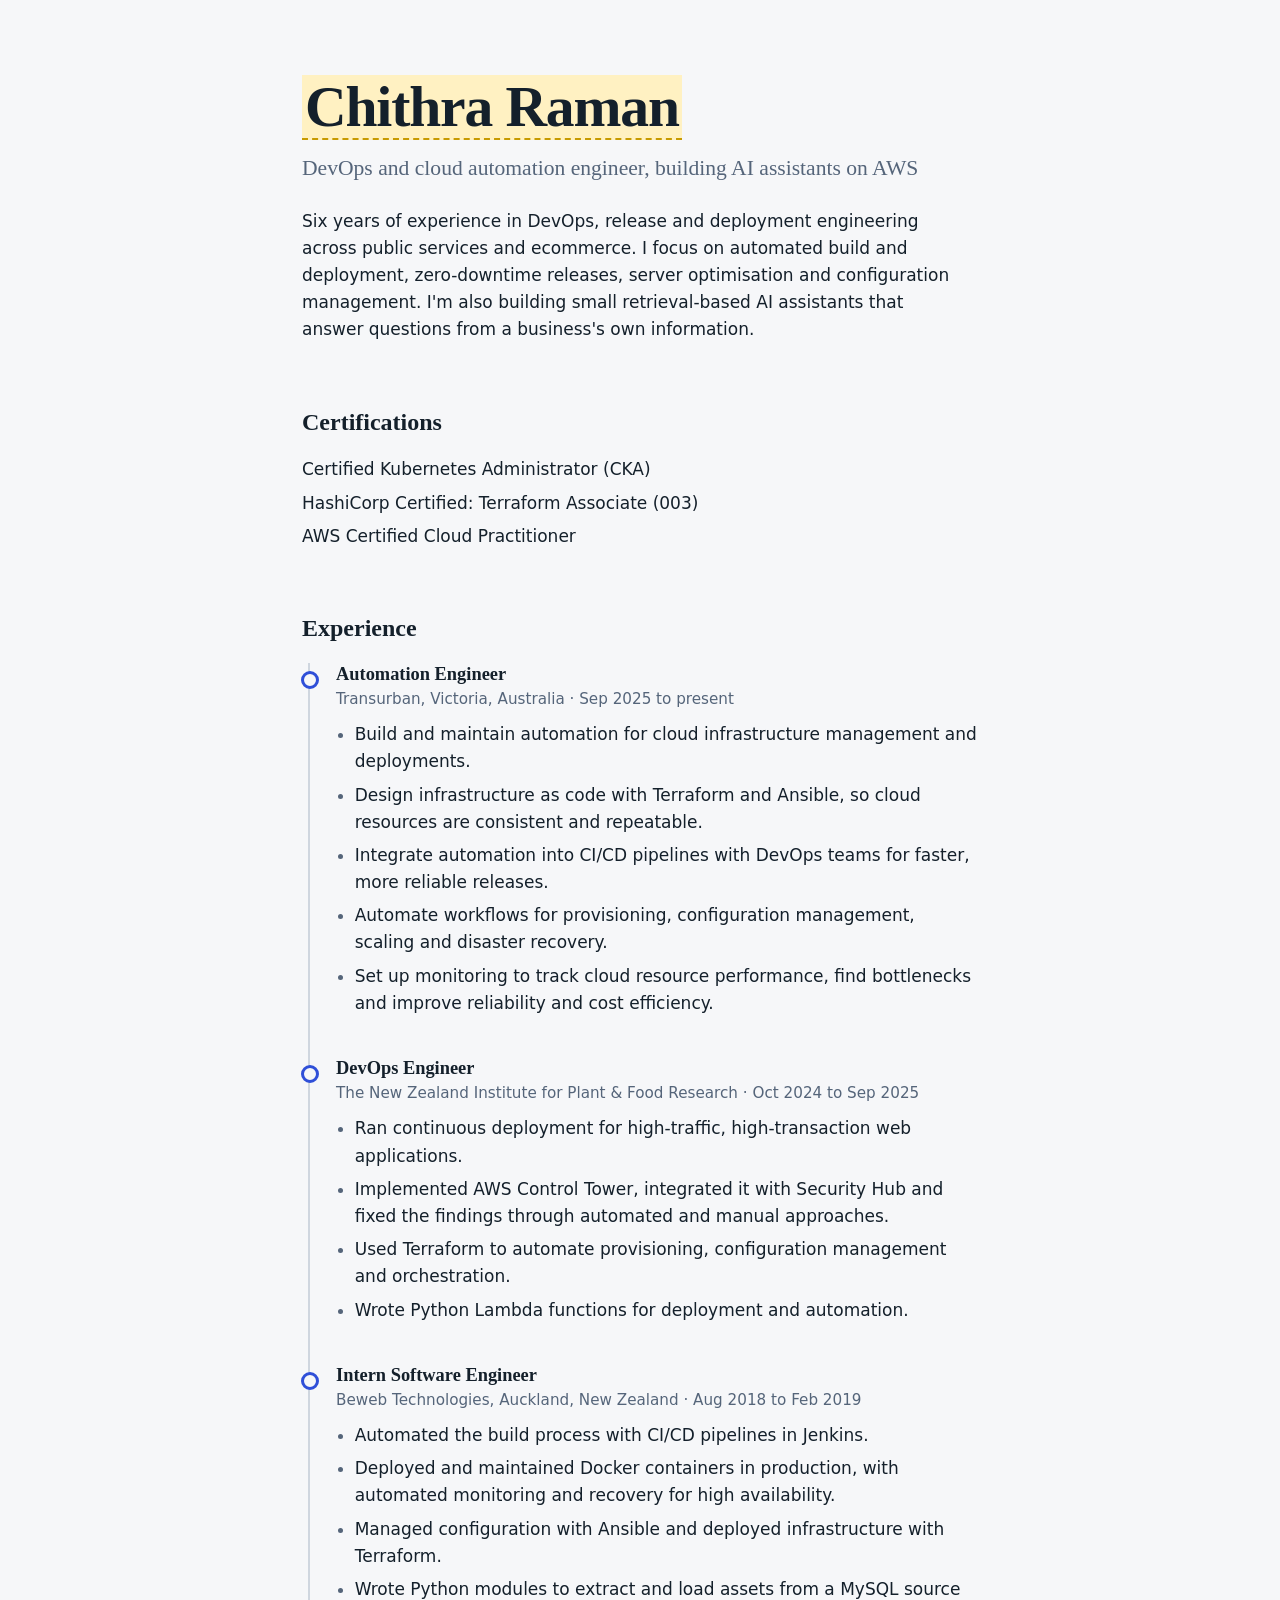
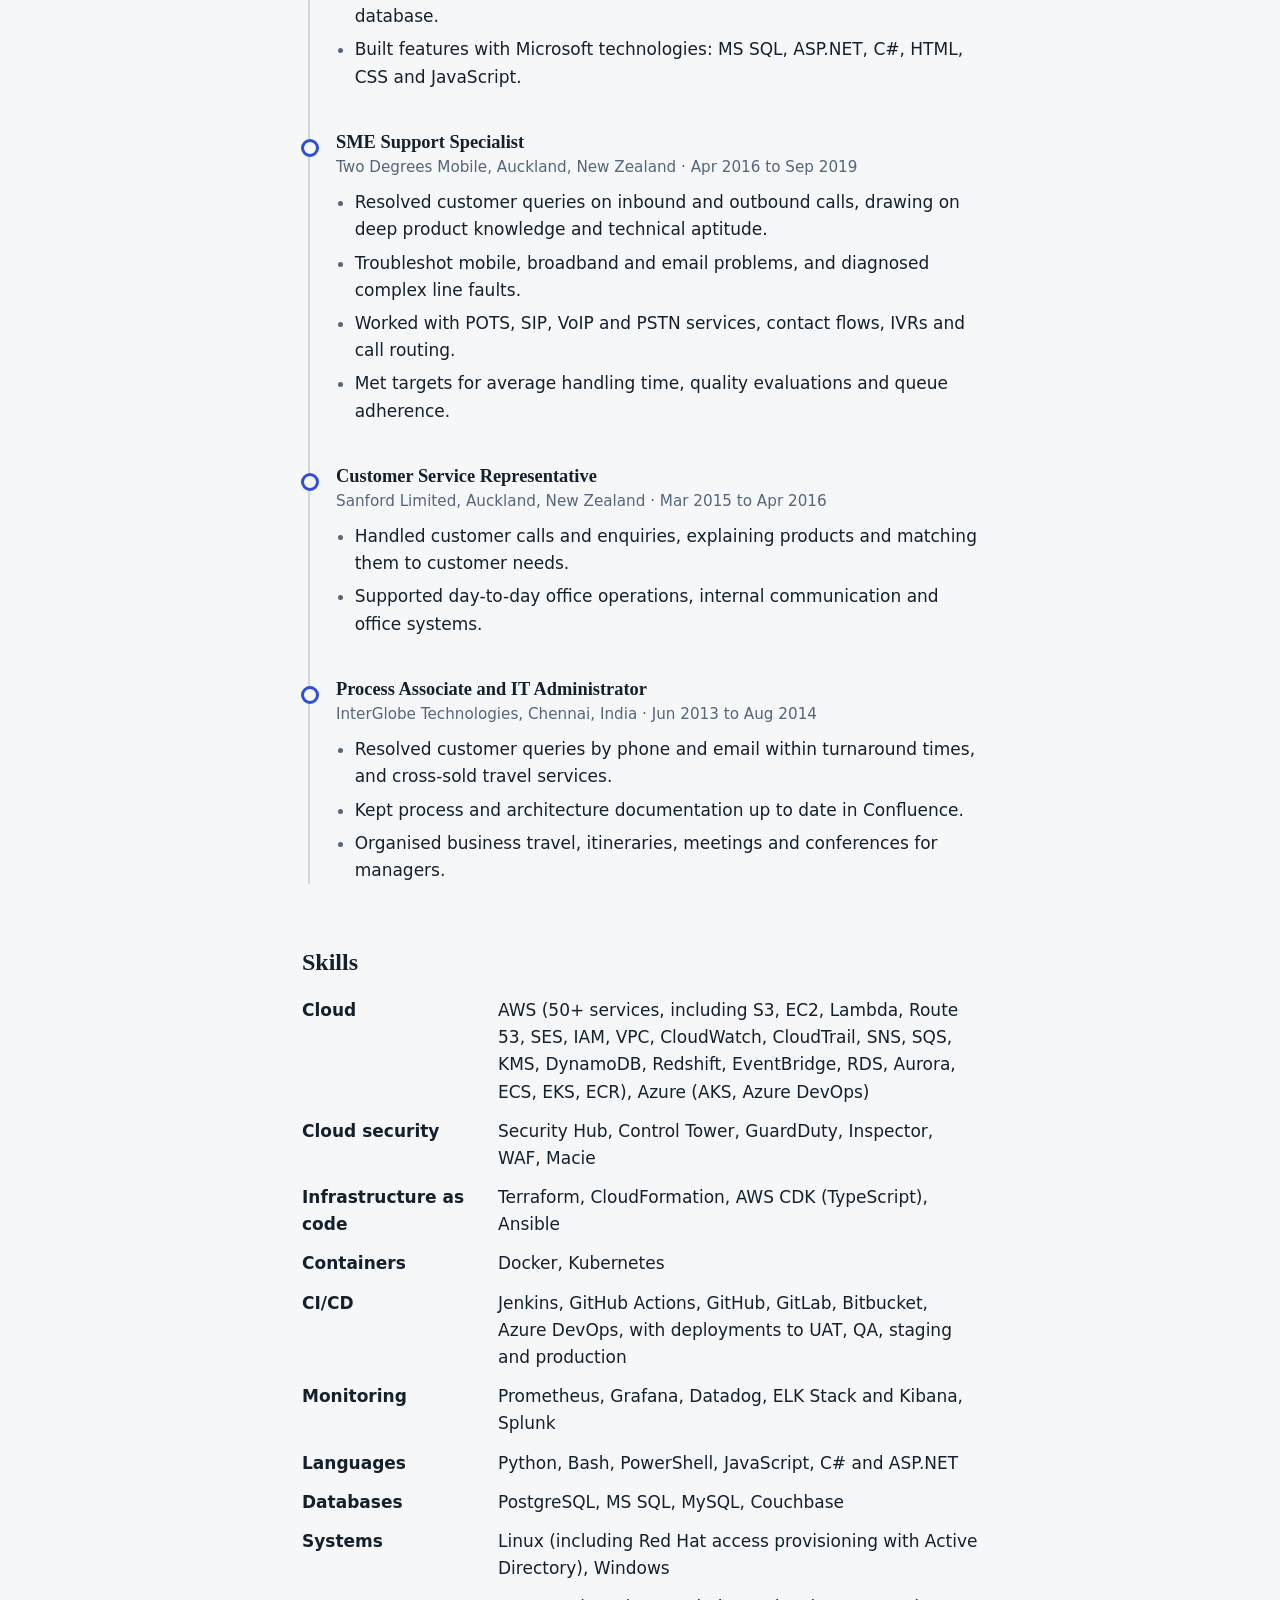
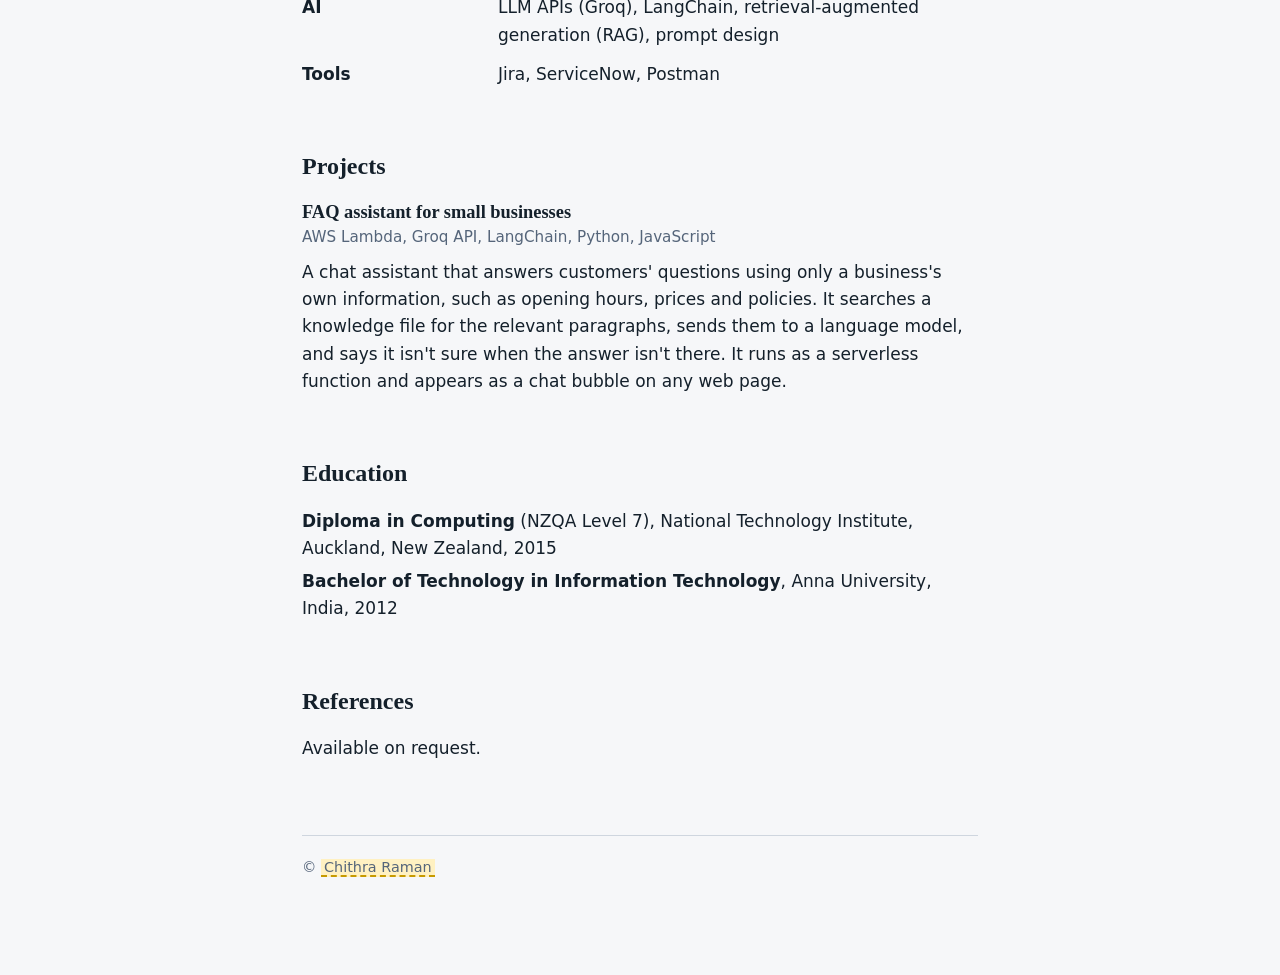
==== index.html @ 13663748 "html file" ====
<!DOCTYPE html>
<html lang="en">
<head>
<meta charset="utf-8">
<meta name="viewport" content="width=device-width, initial-scale=1">
<title>Chithra Raman | DevOps and Cloud Automation Engineer</title>
<meta name="description" content="DevOps and cloud automation engineer with 6 years of experience in AWS, Terraform, Kubernetes and CI/CD.">
<style>
  :root {
    --bg: #f6f7f9; --ink: #14202b; --muted: #55657a; --rule: #cfd6df; --accent: #2f4fd8; --todo: #fff1c2;
    --serif: "Iowan Old Style", "Palatino Linotype", Palatino, Georgia, serif;
    --sans: system-ui, "Segoe UI", Roboto, Helvetica, Arial, sans-serif;
  }
  @media (prefers-color-scheme: dark) {
    :root { --bg: #10161d; --ink: #e8edf3; --muted: #9aa9bb; --rule: #2a3644; --accent: #8fa6ff; --todo: #4a3d10; }
  }
  * { box-sizing: border-box; }
  html { scroll-behavior: smooth; }
  body { margin: 0; background: var(--bg); color: var(--ink); font: 17px/1.6 var(--sans); }
  main { max-width: 720px; margin: 0 auto; padding: 72px 22px 96px; }
  h1, h2, h3 { font-family: var(--serif); font-weight: 600; line-height: 1.2; margin: 0; }
  h1 { font-size: clamp(2.4rem, 7vw, 3.6rem); letter-spacing: -0.02em; }
  h2 { font-size: 1.5rem; margin: 64px 0 20px; }
  h3 { font-size: 1.15rem; }
  p { margin: 0 0 14px; }
  .headline { font-family: var(--serif); font-size: 1.35rem; color: var(--muted); margin: 10px 0 22px; }
  .lede { max-width: 60ch; }
  a { color: var(--accent); }
  .todo { background: var(--todo); border-bottom: 2px dashed #c79a00; padding: 0 3px; }

  .timeline { border-left: 2px solid var(--rule); margin-left: 6px; padding-left: 26px; }
  .job { position: relative; padding-bottom: 34px; }
  .job::before { content: ""; position: absolute; left: -35px; top: 8px; width: 12px; height: 12px;
    border-radius: 50%; background: var(--bg); border: 3px solid var(--accent); }
  .job:last-child { padding-bottom: 0; }
  .where { color: var(--muted); font-size: .95rem; margin: 2px 0 10px; }
  ul { margin: 0; padding-left: 1.1em; }
  li { margin-bottom: 6px; }
  li::marker { color: var(--muted); }

  dl.skills { display: grid; grid-template-columns: 11rem 1fr; gap: 12px 20px; margin: 0; }
  dl.skills dt { font-weight: 600; }
  dl.skills dd { margin: 0; }
  @media (max-width: 560px) { dl.skills { grid-template-columns: 1fr; gap: 2px; } dl.skills dd { margin-bottom: 14px; } }

  .plain { list-style: none; padding: 0; }
  footer { margin-top: 72px; padding-top: 20px; border-top: 1px solid var(--rule); color: var(--muted); font-size: .9rem; }
</style>
</head>
<body>
<main>

<header>
  <!-- EDIT: replace the highlighted placeholder with your name -->
  <h1><span class="todo">Chithra Raman</span></h1>
  <p class="headline">DevOps and cloud automation engineer, building AI assistants on AWS</p>
  <p class="lede">Six years of experience in DevOps, release and deployment engineering across public services and ecommerce. I focus on automated build and deployment, zero-downtime releases, server optimisation and configuration management. I'm also building small retrieval-based AI assistants that answer questions from a business's own information.</p>
</header>

<section id="certifications">
  <h2>Certifications</h2>
  <ul class="plain">
    <li>Certified Kubernetes Administrator (CKA)</li>
    <li>HashiCorp Certified: Terraform Associate (003)</li>
    <li>AWS Certified Cloud Practitioner</li>
  </ul>
</section>

<section id="experience">
  <h2>Experience</h2>
  <div class="timeline">

    <div class="job">
      <h3>Automation Engineer</h3>
      <p class="where">Transurban, Victoria, Australia &middot; Sep 2025 to present</p>
      <ul>
        <li>Build and maintain automation for cloud infrastructure management and deployments.</li>
        <li>Design infrastructure as code with Terraform and Ansible, so cloud resources are consistent and repeatable.</li>
        <li>Integrate automation into CI/CD pipelines with DevOps teams for faster, more reliable releases.</li>
        <li>Automate workflows for provisioning, configuration management, scaling and disaster recovery.</li>
        <li>Set up monitoring to track cloud resource performance, find bottlenecks and improve reliability and cost efficiency.</li>
      </ul>
    </div>

    <div class="job">
      <h3>DevOps Engineer</h3>
      <p class="where">The New Zealand Institute for Plant &amp; Food Research &middot; Oct 2024 to Sep 2025</p>
      <ul>
        <li>Ran continuous deployment for high-traffic, high-transaction web applications.</li>
        <li>Implemented AWS Control Tower, integrated it with Security Hub and fixed the findings through automated and manual approaches.</li>
        <li>Used Terraform to automate provisioning, configuration management and orchestration.</li>
        <li>Wrote Python Lambda functions for deployment and automation.</li>
      </ul>
    </div>

    <div class="job">
      <h3>Intern Software Engineer</h3>
      <p class="where">Beweb Technologies, Auckland, New Zealand &middot; Aug 2018 to Feb 2019</p>
      <ul>
        <li>Automated the build process with CI/CD pipelines in Jenkins.</li>
        <li>Deployed and maintained Docker containers in production, with automated monitoring and recovery for high availability.</li>
        <li>Managed configuration with Ansible and deployed infrastructure with Terraform.</li>
        <li>Wrote Python modules to extract and load assets from a MySQL source database.</li>
        <li>Built features with Microsoft technologies: MS SQL, ASP.NET, C#, HTML, CSS and JavaScript.</li>
      </ul>
    </div>

    <div class="job">
      <h3>SME Support Specialist</h3>
      <p class="where">Two Degrees Mobile, Auckland, New Zealand &middot; Apr 2016 to Sep 2019</p>
      <ul>
        <li>Resolved customer queries on inbound and outbound calls, drawing on deep product knowledge and technical aptitude.</li>
        <li>Troubleshot mobile, broadband and email problems, and diagnosed complex line faults.</li>
        <li>Worked with POTS, SIP, VoIP and PSTN services, contact flows, IVRs and call routing.</li>
        <li>Met targets for average handling time, quality evaluations and queue adherence.</li>
      </ul>
    </div>

    <div class="job">
      <h3>Customer Service Representative</h3>
      <p class="where">Sanford Limited, Auckland, New Zealand &middot; Mar 2015 to Apr 2016</p>
      <ul>
        <li>Handled customer calls and enquiries, explaining products and matching them to customer needs.</li>
        <li>Supported day-to-day office operations, internal communication and office systems.</li>
      </ul>
    </div>

    <div class="job">
      <h3>Process Associate and IT Administrator</h3>
      <p class="where">InterGlobe Technologies, Chennai, India &middot; Jun 2013 to Aug 2014</p>
      <ul>
        <li>Resolved customer queries by phone and email within turnaround times, and cross-sold travel services.</li>
        <li>Kept process and architecture documentation up to date in Confluence.</li>
        <li>Organised business travel, itineraries, meetings and conferences for managers.</li>
      </ul>
    </div>

  </div>
</section>

<section id="skills">
  <h2>Skills</h2>
  <dl class="skills">
    <dt>Cloud</dt>
    <dd>AWS (50+ services, including S3, EC2, Lambda, Route 53, SES, IAM, VPC, CloudWatch, CloudTrail, SNS, SQS, KMS, DynamoDB, Redshift, EventBridge, RDS, Aurora, ECS, EKS, ECR), Azure (AKS, Azure DevOps)</dd>
    <dt>Cloud security</dt>
    <dd>Security Hub, Control Tower, GuardDuty, Inspector, WAF, Macie</dd>
    <dt>Infrastructure as code</dt>
    <dd>Terraform, CloudFormation, AWS CDK (TypeScript), Ansible</dd>
    <dt>Containers</dt>
    <dd>Docker, Kubernetes</dd>
    <dt>CI/CD</dt>
    <dd>Jenkins, GitHub Actions, GitHub, GitLab, Bitbucket, Azure DevOps, with deployments to UAT, QA, staging and production</dd>
    <dt>Monitoring</dt>
    <dd>Prometheus, Grafana, Datadog, ELK Stack and Kibana, Splunk</dd>
    <dt>Languages</dt>
    <dd>Python, Bash, PowerShell, JavaScript, C# and ASP.NET</dd>
    <dt>Databases</dt>
    <dd>PostgreSQL, MS SQL, MySQL, Couchbase</dd>
    <dt>Systems</dt>
    <dd>Linux (including Red Hat access provisioning with Active Directory), Windows</dd>
    <dt>AI</dt>
    <dd>LLM APIs (Groq), LangChain, retrieval-augmented generation (RAG), prompt design</dd>
    <dt>Tools</dt>
    <dd>Jira, ServiceNow, Postman</dd>
  </dl>
</section>

<section id="projects">
  <h2>Projects</h2>
  <h3>FAQ assistant for small businesses</h3>
  <p class="where">AWS Lambda, Groq API, LangChain, Python, JavaScript</p>
  <p>A chat assistant that answers customers' questions using only a business's own information, such as opening hours, prices and policies. It searches a knowledge file for the relevant paragraphs, sends them to a language model, and says it isn't sure when the answer isn't there. It runs as a serverless function and appears as a chat bubble on any web page.</p>
</section>

<section id="education">
  <h2>Education</h2>
  <ul class="plain">
    <li><strong>Diploma in Computing</strong> (NZQA Level 7), National Technology Institute, Auckland, New Zealand, 2015</li>
    <li><strong>Bachelor of Technology in Information Technology</strong>, Anna University, India, 2012</li>
  </ul>
</section>

<section id="references">
  <h2>References</h2>
  <p>Available on request.</p>
</section>

<footer>
  <!-- The assistant chat bubble and the contact form will be added here later -->
  &copy; <span class="todo">Chithra Raman</span>
</footer>

</main>
</body>
</html>
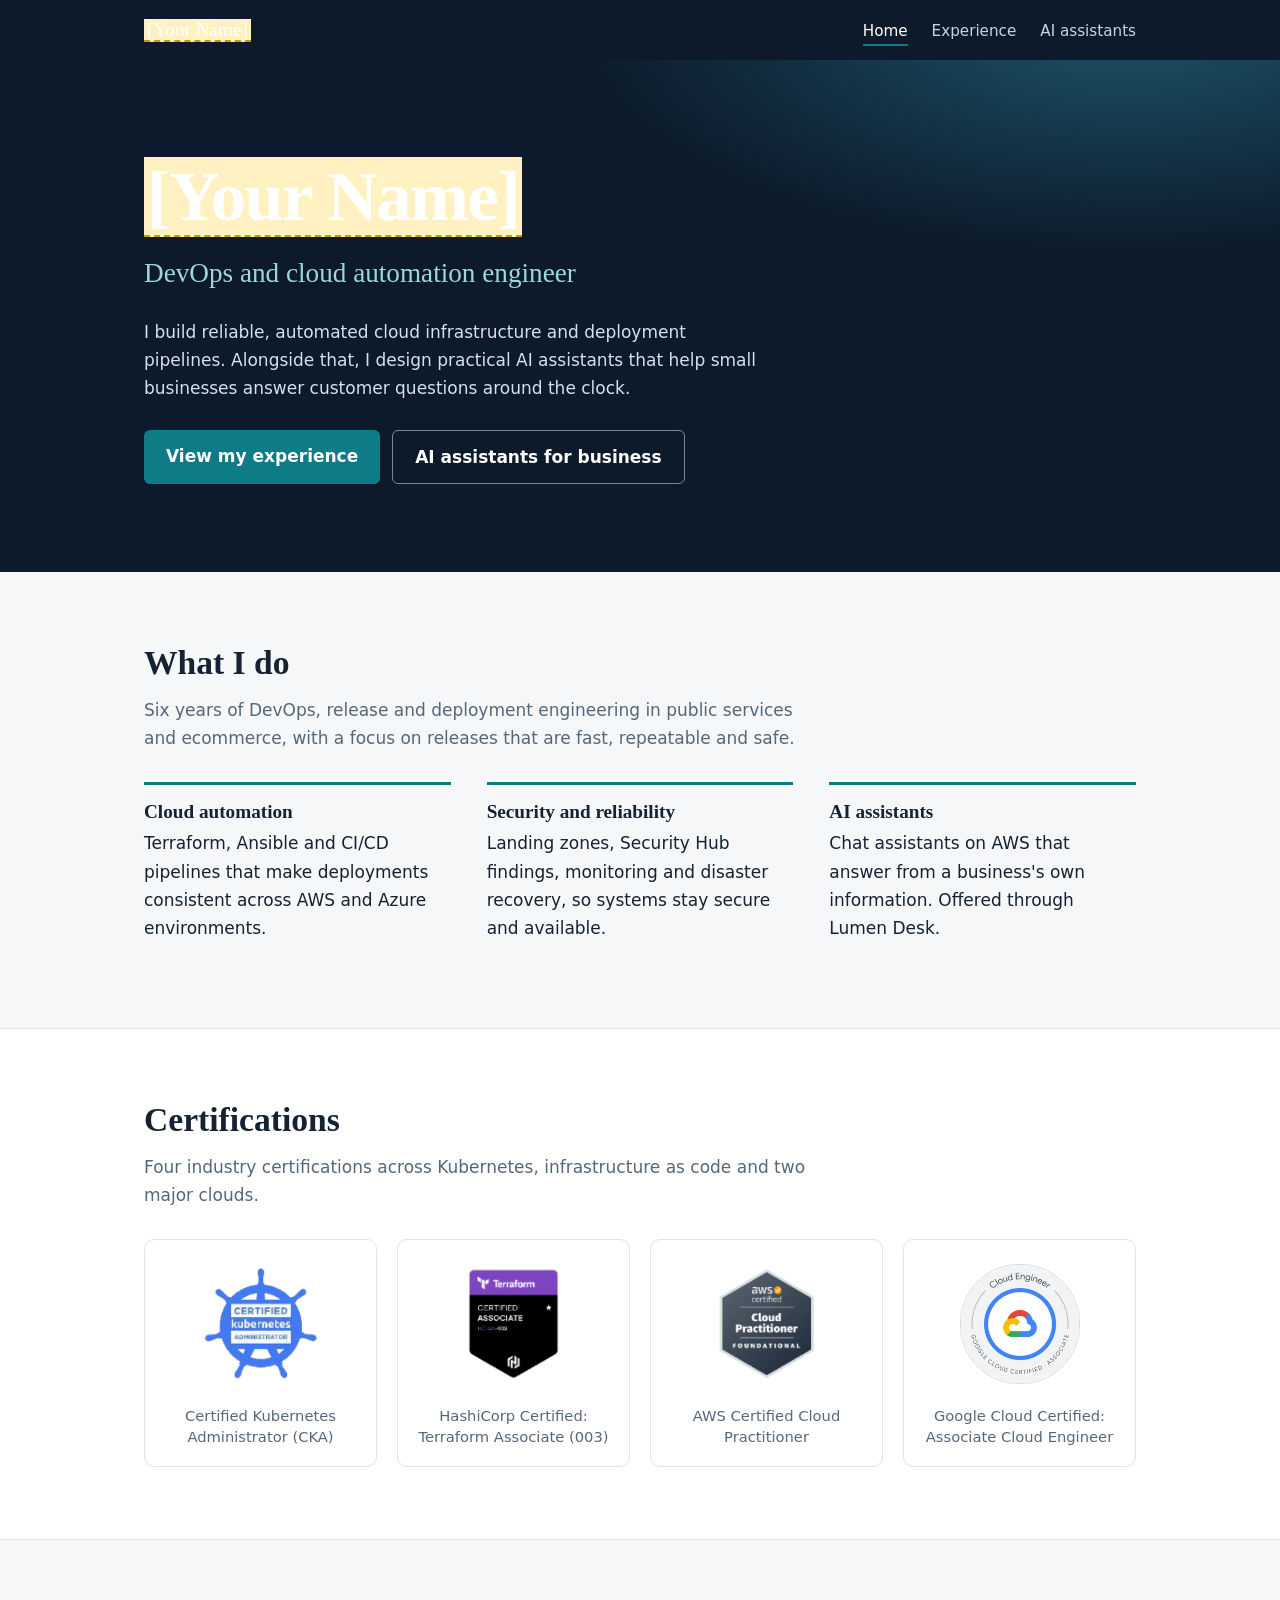
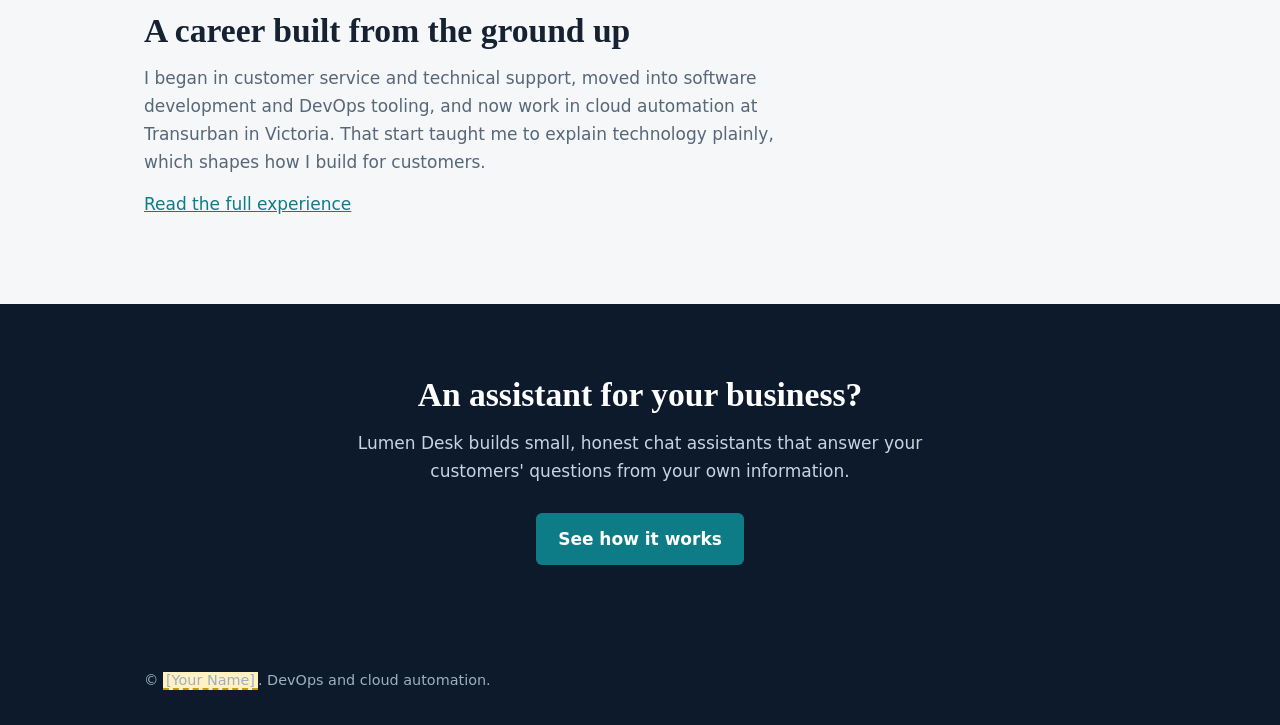
==== commit eb83b8aa: "added more pages" ====
--- a/index.html
+++ b/index.html
@@ -3,194 +3,71 @@
 <head>
 <meta charset="utf-8">
 <meta name="viewport" content="width=device-width, initial-scale=1">
-<title>Chithra Raman | DevOps and Cloud Automation Engineer</title>
-<meta name="description" content="DevOps and cloud automation engineer with 6 years of experience in AWS, Terraform, Kubernetes and CI/CD.">
-<style>
-  :root {
-    --bg: #f6f7f9; --ink: #14202b; --muted: #55657a; --rule: #cfd6df; --accent: #2f4fd8; --todo: #fff1c2;
-    --serif: "Iowan Old Style", "Palatino Linotype", Palatino, Georgia, serif;
-    --sans: system-ui, "Segoe UI", Roboto, Helvetica, Arial, sans-serif;
-  }
-  @media (prefers-color-scheme: dark) {
-    :root { --bg: #10161d; --ink: #e8edf3; --muted: #9aa9bb; --rule: #2a3644; --accent: #8fa6ff; --todo: #4a3d10; }
-  }
-  * { box-sizing: border-box; }
-  html { scroll-behavior: smooth; }
-  body { margin: 0; background: var(--bg); color: var(--ink); font: 17px/1.6 var(--sans); }
-  main { max-width: 720px; margin: 0 auto; padding: 72px 22px 96px; }
-  h1, h2, h3 { font-family: var(--serif); font-weight: 600; line-height: 1.2; margin: 0; }
-  h1 { font-size: clamp(2.4rem, 7vw, 3.6rem); letter-spacing: -0.02em; }
-  h2 { font-size: 1.5rem; margin: 64px 0 20px; }
-  h3 { font-size: 1.15rem; }
-  p { margin: 0 0 14px; }
-  .headline { font-family: var(--serif); font-size: 1.35rem; color: var(--muted); margin: 10px 0 22px; }
-  .lede { max-width: 60ch; }
-  a { color: var(--accent); }
-  .todo { background: var(--todo); border-bottom: 2px dashed #c79a00; padding: 0 3px; }
-
-  .timeline { border-left: 2px solid var(--rule); margin-left: 6px; padding-left: 26px; }
-  .job { position: relative; padding-bottom: 34px; }
-  .job::before { content: ""; position: absolute; left: -35px; top: 8px; width: 12px; height: 12px;
-    border-radius: 50%; background: var(--bg); border: 3px solid var(--accent); }
-  .job:last-child { padding-bottom: 0; }
-  .where { color: var(--muted); font-size: .95rem; margin: 2px 0 10px; }
-  ul { margin: 0; padding-left: 1.1em; }
-  li { margin-bottom: 6px; }
-  li::marker { color: var(--muted); }
-
-  dl.skills { display: grid; grid-template-columns: 11rem 1fr; gap: 12px 20px; margin: 0; }
-  dl.skills dt { font-weight: 600; }
-  dl.skills dd { margin: 0; }
-  @media (max-width: 560px) { dl.skills { grid-template-columns: 1fr; gap: 2px; } dl.skills dd { margin-bottom: 14px; } }
-
-  .plain { list-style: none; padding: 0; }
-  footer { margin-top: 72px; padding-top: 20px; border-top: 1px solid var(--rule); color: var(--muted); font-size: .9rem; }
-</style>
+<title>[Your Name] | DevOps and Cloud Automation Engineer</title>
+<meta name="description" content="DevOps and cloud automation engineer with six years of experience, four certifications, and a practice building AI assistants for small businesses.">
+<link rel="stylesheet" href="styles.css">
 </head>
 <body>
-<main>
+<nav class="nav"><div class="wrap">
+  <a class="brand" href="index.html"><span class="todo">[Your Name]</span></a>
+  <ul>
+    <li><a href="index.html" aria-current="page">Home</a></li>
+    <li><a href="experience.html">Experience</a></li>
+    <li><a href="assistants.html">AI assistants</a></li>
+  </ul>
+</div></nav>
 
-<header>
-  <!-- EDIT: replace the highlighted placeholder with your name -->
-  <h1><span class="todo">Chithra Raman</span></h1>
-  <p class="headline">DevOps and cloud automation engineer, building AI assistants on AWS</p>
-  <p class="lede">Six years of experience in DevOps, release and deployment engineering across public services and ecommerce. I focus on automated build and deployment, zero-downtime releases, server optimisation and configuration management. I'm also building small retrieval-based AI assistants that answer questions from a business's own information.</p>
-</header>
+<header class="hero"><div class="wrap">
+  <h1><span class="todo">[Your Name]</span></h1>
+  <p class="sub">DevOps and cloud automation engineer</p>
+  <p>I build reliable, automated cloud infrastructure and deployment pipelines. Alongside that, I design practical AI assistants that help small businesses answer customer questions around the clock.</p>
+  <div class="btns">
+    <a class="btn" href="experience.html">View my experience</a>
+    <a class="btn alt" href="assistants.html">AI assistants for business</a>
+  </div>
+</div></header>
 
-<section id="certifications">
-  <h2>Certifications</h2>
-  <ul class="plain">
-    <li>Certified Kubernetes Administrator (CKA)</li>
-    <li>HashiCorp Certified: Terraform Associate (003)</li>
-    <li>AWS Certified Cloud Practitioner</li>
-  </ul>
-</section>
-
-<section id="experience">
-  <h2>Experience</h2>
-  <div class="timeline">
-
-    <div class="job">
-      <h3>Automation Engineer</h3>
-      <p class="where">Transurban, Victoria, Australia &middot; Sep 2025 to present</p>
-      <ul>
-        <li>Build and maintain automation for cloud infrastructure management and deployments.</li>
-        <li>Design infrastructure as code with Terraform and Ansible, so cloud resources are consistent and repeatable.</li>
-        <li>Integrate automation into CI/CD pipelines with DevOps teams for faster, more reliable releases.</li>
-        <li>Automate workflows for provisioning, configuration management, scaling and disaster recovery.</li>
-        <li>Set up monitoring to track cloud resource performance, find bottlenecks and improve reliability and cost efficiency.</li>
-      </ul>
+<section>
+  <div class="wrap">
+    <h2>What I do</h2>
+    <p class="lead">Six years of DevOps, release and deployment engineering in public services and ecommerce, with a focus on releases that are fast, repeatable and safe.</p>
+    <div class="cols">
+      <div><h3>Cloud automation</h3><p>Terraform, Ansible and CI/CD pipelines that make deployments consistent across AWS and Azure environments.</p></div>
+      <div><h3>Security and reliability</h3><p>Landing zones, Security Hub findings, monitoring and disaster recovery, so systems stay secure and available.</p></div>
+      <div><h3>AI assistants</h3><p>Chat assistants on AWS that answer from a business's own information. Offered through Lumen Desk.</p></div>
     </div>
-
-    <div class="job">
-      <h3>DevOps Engineer</h3>
-      <p class="where">The New Zealand Institute for Plant &amp; Food Research &middot; Oct 2024 to Sep 2025</p>
-      <ul>
-        <li>Ran continuous deployment for high-traffic, high-transaction web applications.</li>
-        <li>Implemented AWS Control Tower, integrated it with Security Hub and fixed the findings through automated and manual approaches.</li>
-        <li>Used Terraform to automate provisioning, configuration management and orchestration.</li>
-        <li>Wrote Python Lambda functions for deployment and automation.</li>
-      </ul>
-    </div>
-
-    <div class="job">
-      <h3>Intern Software Engineer</h3>
-      <p class="where">Beweb Technologies, Auckland, New Zealand &middot; Aug 2018 to Feb 2019</p>
-      <ul>
-        <li>Automated the build process with CI/CD pipelines in Jenkins.</li>
-        <li>Deployed and maintained Docker containers in production, with automated monitoring and recovery for high availability.</li>
-        <li>Managed configuration with Ansible and deployed infrastructure with Terraform.</li>
-        <li>Wrote Python modules to extract and load assets from a MySQL source database.</li>
-        <li>Built features with Microsoft technologies: MS SQL, ASP.NET, C#, HTML, CSS and JavaScript.</li>
-      </ul>
-    </div>
-
-    <div class="job">
-      <h3>SME Support Specialist</h3>
-      <p class="where">Two Degrees Mobile, Auckland, New Zealand &middot; Apr 2016 to Sep 2019</p>
-      <ul>
-        <li>Resolved customer queries on inbound and outbound calls, drawing on deep product knowledge and technical aptitude.</li>
-        <li>Troubleshot mobile, broadband and email problems, and diagnosed complex line faults.</li>
-        <li>Worked with POTS, SIP, VoIP and PSTN services, contact flows, IVRs and call routing.</li>
-        <li>Met targets for average handling time, quality evaluations and queue adherence.</li>
-      </ul>
-    </div>
-
-    <div class="job">
-      <h3>Customer Service Representative</h3>
-      <p class="where">Sanford Limited, Auckland, New Zealand &middot; Mar 2015 to Apr 2016</p>
-      <ul>
-        <li>Handled customer calls and enquiries, explaining products and matching them to customer needs.</li>
-        <li>Supported day-to-day office operations, internal communication and office systems.</li>
-      </ul>
-    </div>
-
-    <div class="job">
-      <h3>Process Associate and IT Administrator</h3>
-      <p class="where">InterGlobe Technologies, Chennai, India &middot; Jun 2013 to Aug 2014</p>
-      <ul>
-        <li>Resolved customer queries by phone and email within turnaround times, and cross-sold travel services.</li>
-        <li>Kept process and architecture documentation up to date in Confluence.</li>
-        <li>Organised business travel, itineraries, meetings and conferences for managers.</li>
-      </ul>
-    </div>
-
   </div>
 </section>
 
-<section id="skills">
-  <h2>Skills</h2>
-  <dl class="skills">
-    <dt>Cloud</dt>
-    <dd>AWS (50+ services, including S3, EC2, Lambda, Route 53, SES, IAM, VPC, CloudWatch, CloudTrail, SNS, SQS, KMS, DynamoDB, Redshift, EventBridge, RDS, Aurora, ECS, EKS, ECR), Azure (AKS, Azure DevOps)</dd>
-    <dt>Cloud security</dt>
-    <dd>Security Hub, Control Tower, GuardDuty, Inspector, WAF, Macie</dd>
-    <dt>Infrastructure as code</dt>
-    <dd>Terraform, CloudFormation, AWS CDK (TypeScript), Ansible</dd>
-    <dt>Containers</dt>
-    <dd>Docker, Kubernetes</dd>
-    <dt>CI/CD</dt>
-    <dd>Jenkins, GitHub Actions, GitHub, GitLab, Bitbucket, Azure DevOps, with deployments to UAT, QA, staging and production</dd>
-    <dt>Monitoring</dt>
-    <dd>Prometheus, Grafana, Datadog, ELK Stack and Kibana, Splunk</dd>
-    <dt>Languages</dt>
-    <dd>Python, Bash, PowerShell, JavaScript, C# and ASP.NET</dd>
-    <dt>Databases</dt>
-    <dd>PostgreSQL, MS SQL, MySQL, Couchbase</dd>
-    <dt>Systems</dt>
-    <dd>Linux (including Red Hat access provisioning with Active Directory), Windows</dd>
-    <dt>AI</dt>
-    <dd>LLM APIs (Groq), LangChain, retrieval-augmented generation (RAG), prompt design</dd>
-    <dt>Tools</dt>
-    <dd>Jira, ServiceNow, Postman</dd>
-  </dl>
+<section class="tint" id="certifications">
+  <div class="wrap">
+    <h2>Certifications</h2>
+    <p class="lead">Four industry certifications across Kubernetes, infrastructure as code and two major clouds.</p>
+    <div class="badges">
+      <figure><img src="assets/cka.png" alt="Certified Kubernetes Administrator badge"><figcaption>Certified Kubernetes Administrator (CKA)</figcaption></figure>
+      <figure><img src="assets/terraform.png" alt="HashiCorp Certified Terraform Associate badge"><figcaption>HashiCorp Certified: Terraform Associate (003)</figcaption></figure>
+      <figure><img src="assets/aws-ccp.png" alt="AWS Certified Cloud Practitioner badge"><figcaption>AWS Certified Cloud Practitioner</figcaption></figure>
+      <figure><img src="assets/gcp-ace.png" alt="Google Cloud Certified Associate Cloud Engineer badge"><figcaption>Google Cloud Certified: Associate Cloud Engineer</figcaption></figure>
+    </div>
+  </div>
 </section>
 
-<section id="projects">
-  <h2>Projects</h2>
-  <h3>FAQ assistant for small businesses</h3>
-  <p class="where">AWS Lambda, Groq API, LangChain, Python, JavaScript</p>
-  <p>A chat assistant that answers customers' questions using only a business's own information, such as opening hours, prices and policies. It searches a knowledge file for the relevant paragraphs, sends them to a language model, and says it isn't sure when the answer isn't there. It runs as a serverless function and appears as a chat bubble on any web page.</p>
+<section>
+  <div class="wrap">
+    <h2>A career built from the ground up</h2>
+    <p class="lead">I began in customer service and technical support, moved into software development and DevOps tooling, and now work in cloud automation at Transurban in Victoria. That start taught me to explain technology plainly, which shapes how I build for customers.</p>
+    <p><a href="experience.html">Read the full experience</a></p>
+  </div>
 </section>
 
-<section id="education">
-  <h2>Education</h2>
-  <ul class="plain">
-    <li><strong>Diploma in Computing</strong> (NZQA Level 7), National Technology Institute, Auckland, New Zealand, 2015</li>
-    <li><strong>Bachelor of Technology in Information Technology</strong>, Anna University, India, 2012</li>
-  </ul>
+<section class="band">
+  <div class="wrap">
+    <h2>An assistant for your business?</h2>
+    <p>Lumen Desk builds small, honest chat assistants that answer your customers' questions from your own information.</p>
+    <div class="btns" style="justify-content:center"><a class="btn" href="assistants.html">See how it works</a></div>
+  </div>
 </section>
 
-<section id="references">
-  <h2>References</h2>
-  <p>Available on request.</p>
-</section>
-
-<footer>
-  <!-- The assistant chat bubble and the contact form will be added here later -->
-  &copy; <span class="todo">Chithra Raman</span>
-</footer>
-
-</main>
+<footer><div class="wrap">&copy; <span class="todo">[Your Name]</span>. DevOps and cloud automation.</div></footer>
 </body>
 </html>
--- a/styles.css
+++ b/styles.css
@@ -0,0 +1,54 @@
+:root{--navy:#0c1a2b;--paper:#f5f7f9;--ink:#162232;--muted:#566779;--line:#dde4ea;--teal:#0e7c86;--soft:#e4f1f2;--serif:"Iowan Old Style","Palatino Linotype",Palatino,Georgia,serif;--sans:system-ui,"Segoe UI",Roboto,Helvetica,Arial,sans-serif}
+*{box-sizing:border-box}html{scroll-behavior:smooth}
+body{margin:0;background:var(--paper);color:var(--ink);font:17px/1.65 var(--sans)}
+h1,h2,h3{font-family:var(--serif);font-weight:600;line-height:1.15;margin:0}
+h2{font-size:clamp(1.6rem,3.5vw,2.1rem);margin-bottom:14px}h3{font-size:1.2rem;margin-bottom:6px}
+p{margin:0 0 14px}a{color:var(--teal)}
+a:focus-visible{outline:3px solid var(--teal);outline-offset:3px}
+.wrap{max-width:1040px;margin:0 auto;padding:0 24px}
+.nav{background:var(--navy);position:sticky;top:0;z-index:5}
+.nav .wrap{display:flex;flex-wrap:wrap;align-items:center;justify-content:space-between;gap:8px 28px;padding-top:14px;padding-bottom:14px}
+.brand{font-family:var(--serif);font-size:1.2rem;color:#fff;text-decoration:none}
+.nav ul{display:flex;flex-wrap:wrap;gap:6px 24px;list-style:none;margin:0;padding:0}
+.nav li{margin:0}
+.nav li a{color:#c8d4e0;text-decoration:none;font-size:.95rem;padding:4px 0;border-bottom:2px solid transparent}
+.nav li a:hover,.nav li a[aria-current]{color:#fff;border-color:var(--teal)}
+.hero{background:radial-gradient(900px 380px at 88% -8%,#1d5368 0%,transparent 62%),var(--navy);color:#fff;padding:96px 0 88px}
+.hero h1{font-size:clamp(2.6rem,7vw,4.4rem);letter-spacing:-.02em;margin-bottom:14px}
+.hero .sub{font-family:var(--serif);font-size:clamp(1.2rem,3vw,1.7rem);color:#9fd6dc;margin-bottom:22px}
+.hero p{max-width:58ch;color:#d6e0ea}
+.btns{display:flex;flex-wrap:wrap;gap:12px;margin-top:28px}
+.btn{display:inline-block;padding:12px 22px;border-radius:6px;background:var(--teal);color:#fff;text-decoration:none;font-weight:600}
+.btn.alt{background:transparent;border:1px solid #6f8aa3}
+.btn:hover{filter:brightness(1.15)}
+.btn:focus-visible{outline:3px solid #fff;outline-offset:3px}
+section{padding:72px 0}
+section.tint{background:#fff;border-block:1px solid var(--line)}
+.lead{max-width:62ch;color:var(--muted)}
+.cols{display:grid;grid-template-columns:repeat(auto-fit,minmax(250px,1fr));gap:36px;margin-top:30px}
+.cols>div{border-top:3px solid var(--teal);padding-top:16px}
+.badges{display:grid;grid-template-columns:repeat(auto-fit,minmax(210px,1fr));gap:20px;margin-top:30px}
+.badges figure{margin:0;background:#fff;border:1px solid var(--line);border-radius:10px;padding:24px 16px 18px;text-align:center}
+.badges img{height:120px;width:auto;max-width:100%;object-fit:contain}
+.badges figcaption{margin-top:14px;font-size:.92rem;color:var(--muted);line-height:1.4}
+.where{color:var(--muted);font-size:.95rem;margin:0 0 10px}
+.timeline{border-left:2px solid var(--line);margin:30px 0 0 6px;padding-left:28px}
+.job{position:relative;padding-bottom:36px}.job:last-child{padding-bottom:0}
+.job:before{content:"";position:absolute;left:-37px;top:7px;width:12px;height:12px;border-radius:50%;background:var(--paper);border:3px solid var(--teal)}
+ul{margin:0;padding-left:1.1em}li{margin-bottom:6px}
+ul.plain{list-style:none;padding:0}
+dl.skills{display:grid;grid-template-columns:12rem 1fr;gap:14px 24px;margin:30px 0 0}
+dl.skills dt{font-weight:600}dl.skills dd{margin:0}
+.chips{display:flex;flex-wrap:wrap;gap:8px;list-style:none;padding:0;margin:10px 0 0}
+.chips li{margin:0;background:var(--soft);color:#0a4f57;border-radius:999px;padding:4px 13px;font-size:.9rem}
+.steps{counter-reset:s;list-style:none;padding:0;margin:30px 0 0}
+.steps li{counter-increment:s;position:relative;padding:0 0 18px 48px;margin:0}
+.steps li:before{content:counter(s);position:absolute;left:0;top:0;width:32px;height:32px;border-radius:50%;background:var(--navy);color:#fff;display:grid;place-items:center;font-size:.9rem}
+.band{background:var(--navy);color:#fff;text-align:center}
+.band p{color:#c8d4e0;margin-inline:auto;max-width:56ch}
+.soon{font-family:var(--sans);font-size:.78rem;background:#fdf0cf;color:#6b4e00;border-radius:4px;padding:1px 8px;margin-left:8px;font-weight:600;vertical-align:middle}
+.todo{background:#fff1c2;color:inherit;border-bottom:2px dashed #c79a00;padding:0 3px}
+footer{background:var(--navy);color:#9db0c3;padding:32px 0;font-size:.9rem}
+footer a{color:#c8d4e0}
+@media(max-width:600px){dl.skills{grid-template-columns:1fr;gap:2px}dl.skills dd{margin-bottom:14px}.hero{padding:64px 0}section{padding:52px 0}}
+@media(prefers-reduced-motion:reduce){html{scroll-behavior:auto}}
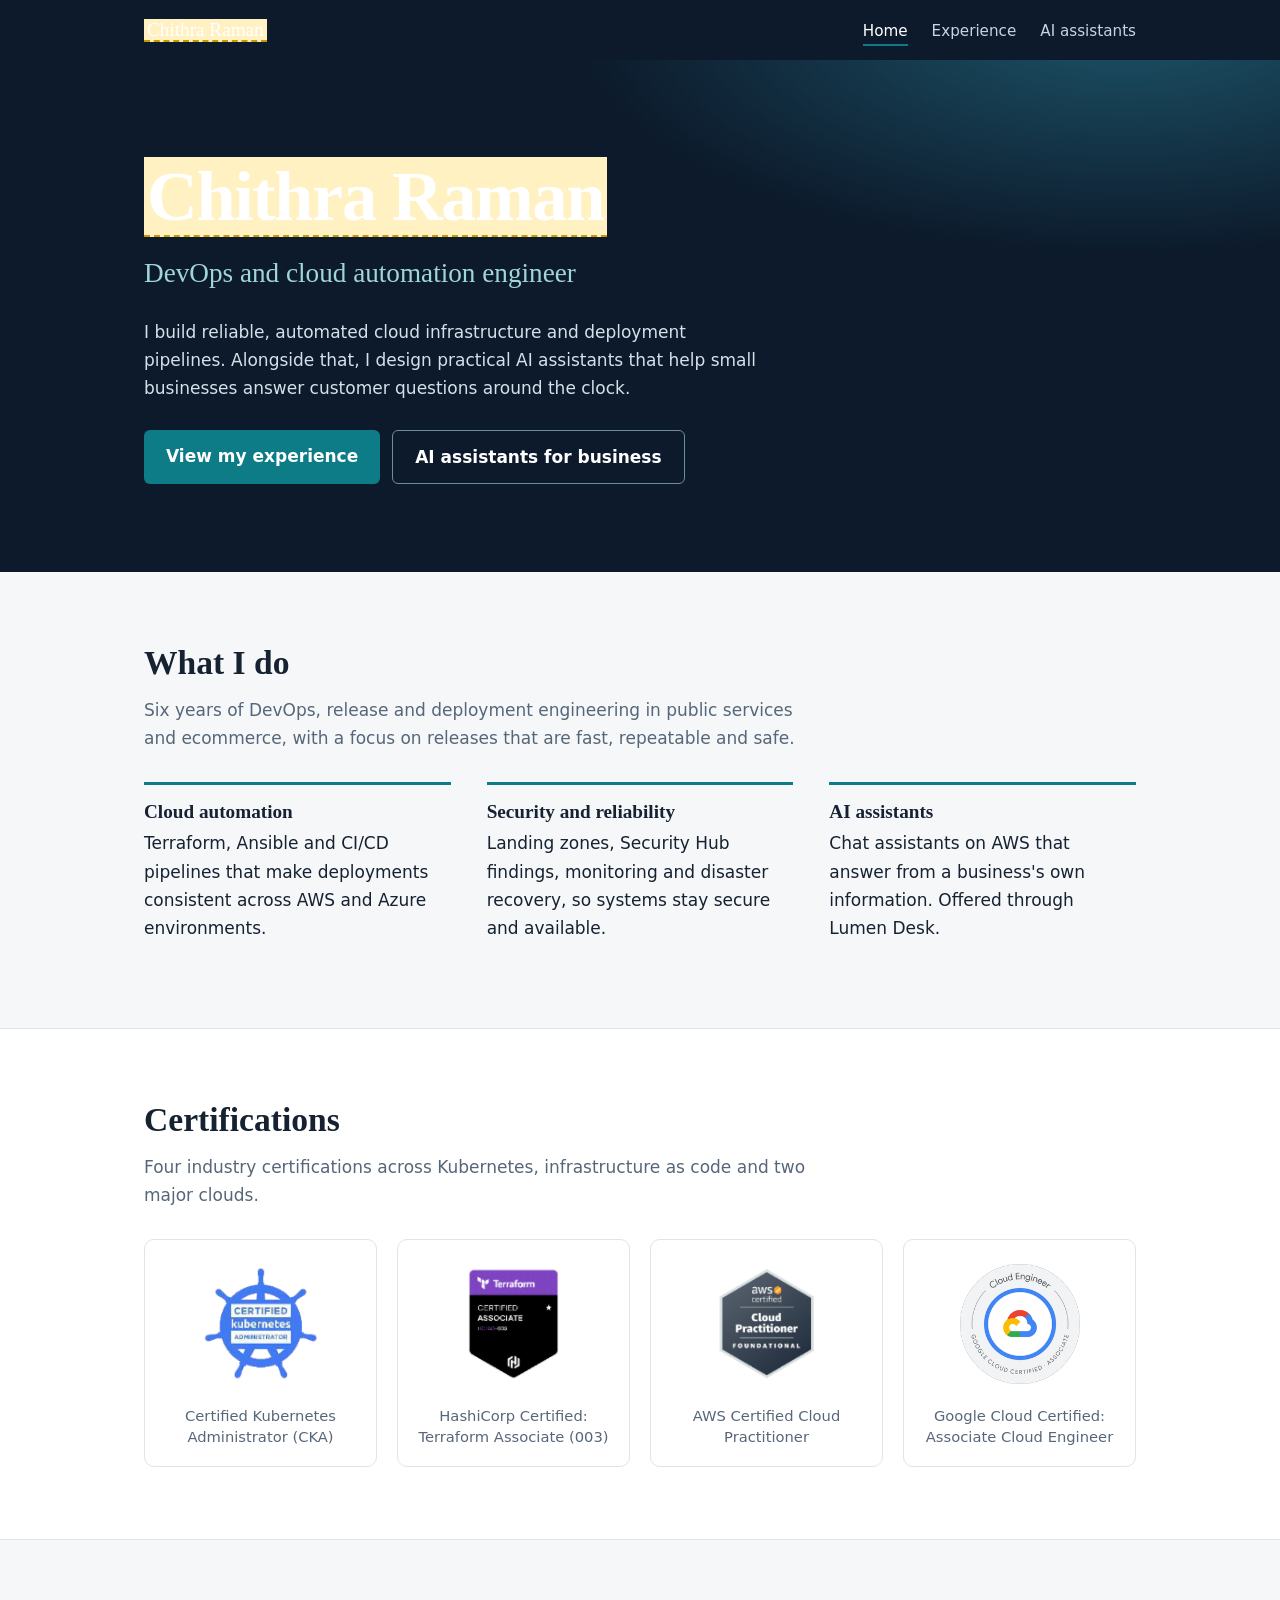
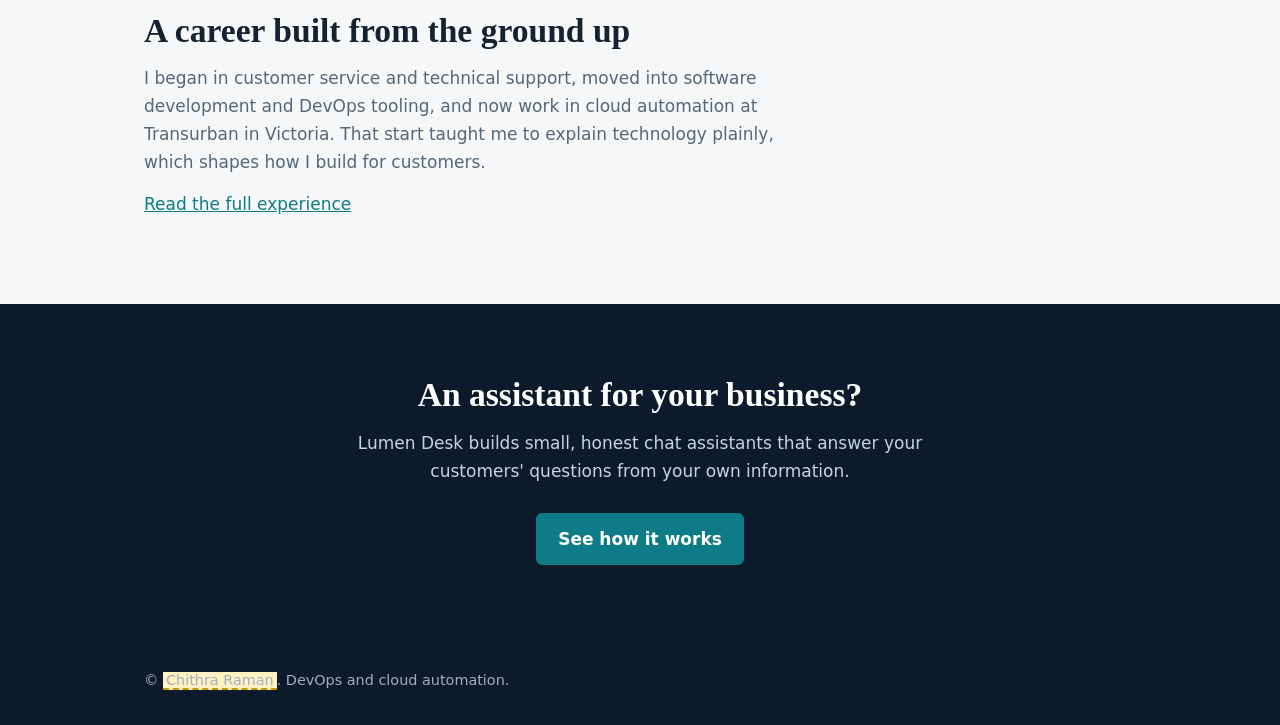
==== commit 604df648: "updated files" ====
--- a/index.html
+++ b/index.html
@@ -3,13 +3,13 @@
 <head>
 <meta charset="utf-8">
 <meta name="viewport" content="width=device-width, initial-scale=1">
-<title>[Your Name] | DevOps and Cloud Automation Engineer</title>
+<title>Chithra Raman | DevOps and Cloud Automation Engineer</title>
 <meta name="description" content="DevOps and cloud automation engineer with six years of experience, four certifications, and a practice building AI assistants for small businesses.">
 <link rel="stylesheet" href="styles.css">
 </head>
 <body>
 <nav class="nav"><div class="wrap">
-  <a class="brand" href="index.html"><span class="todo">[Your Name]</span></a>
+  <a class="brand" href="index.html"><span class="todo">Chithra Raman</span></a>
   <ul>
     <li><a href="index.html" aria-current="page">Home</a></li>
     <li><a href="experience.html">Experience</a></li>
@@ -18,7 +18,7 @@
 </div></nav>
 
 <header class="hero"><div class="wrap">
-  <h1><span class="todo">[Your Name]</span></h1>
+  <h1><span class="todo">Chithra Raman</span></h1>
   <p class="sub">DevOps and cloud automation engineer</p>
   <p>I build reliable, automated cloud infrastructure and deployment pipelines. Alongside that, I design practical AI assistants that help small businesses answer customer questions around the clock.</p>
   <div class="btns">
@@ -68,6 +68,6 @@
   </div>
 </section>
 
-<footer><div class="wrap">&copy; <span class="todo">[Your Name]</span>. DevOps and cloud automation.</div></footer>
+<footer><div class="wrap">&copy; <span class="todo">Chithra Raman</span>. DevOps and cloud automation.</div></footer>
 </body>
 </html>
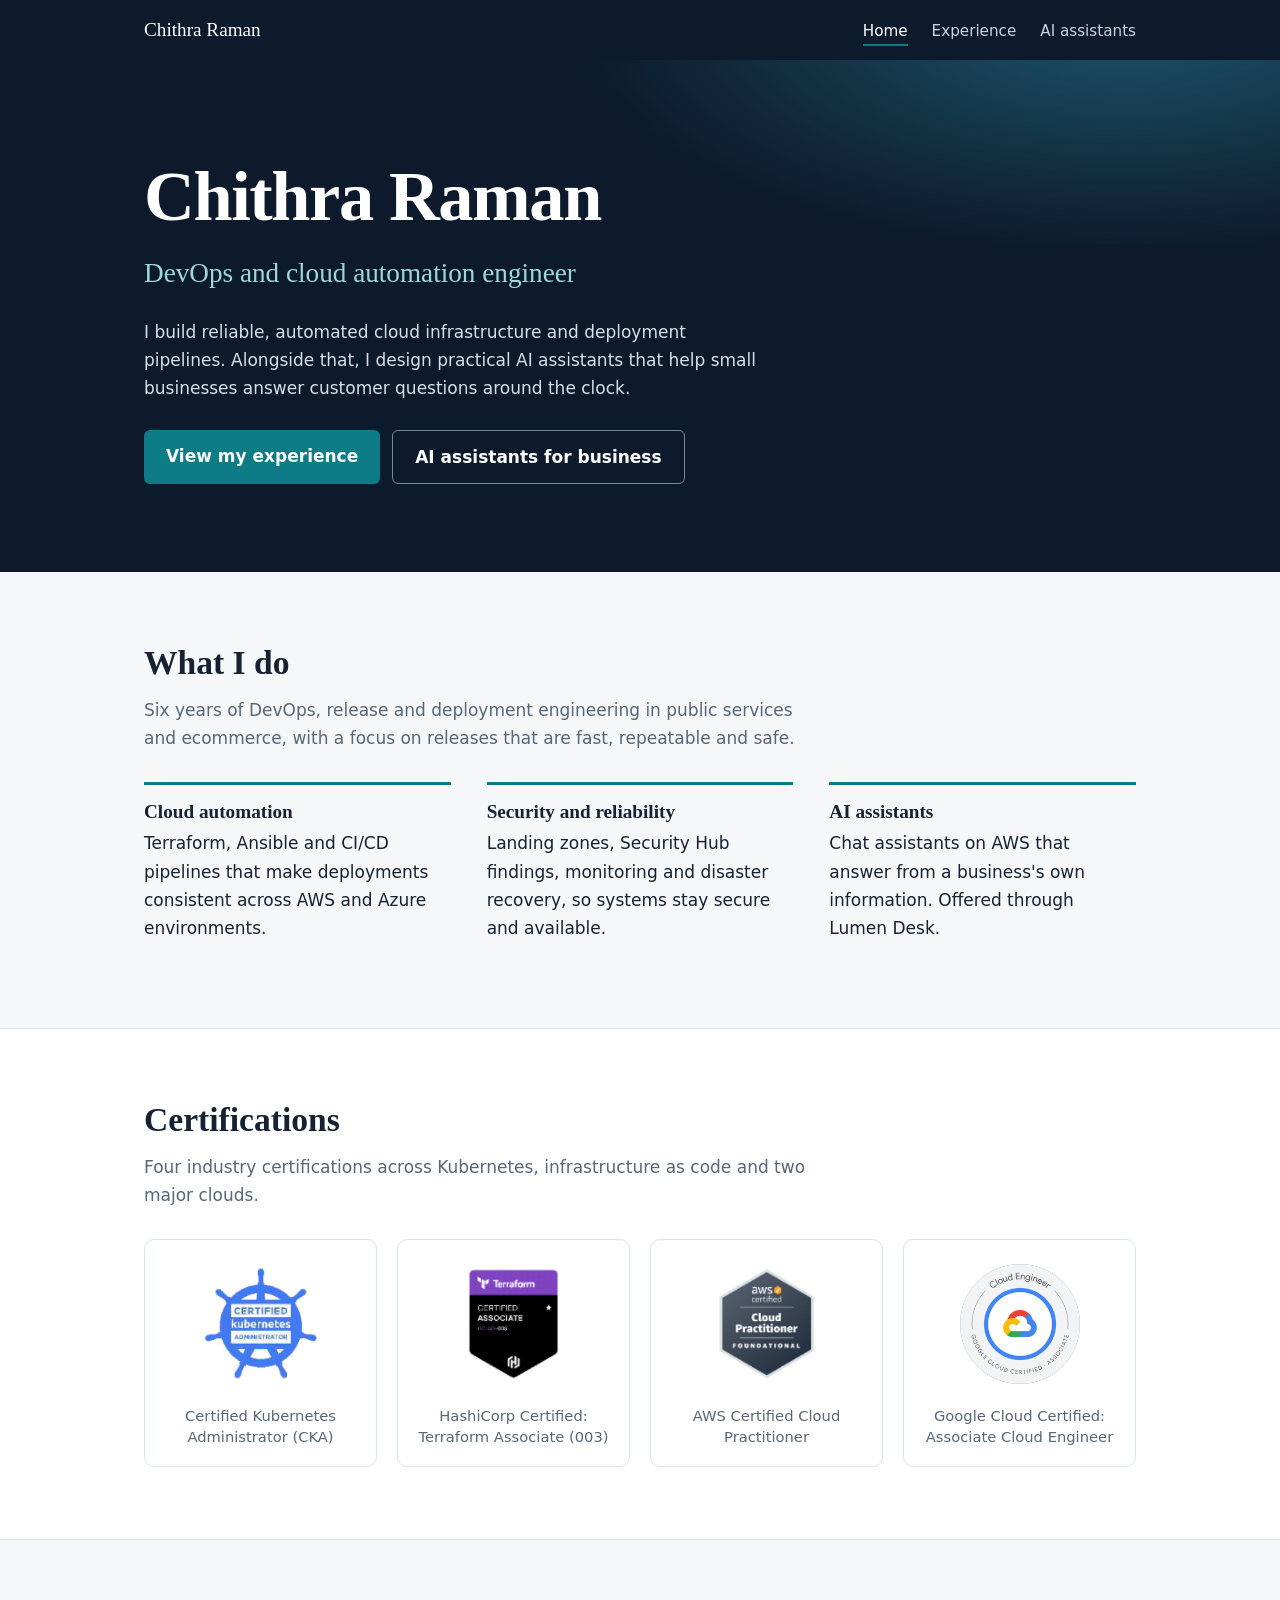
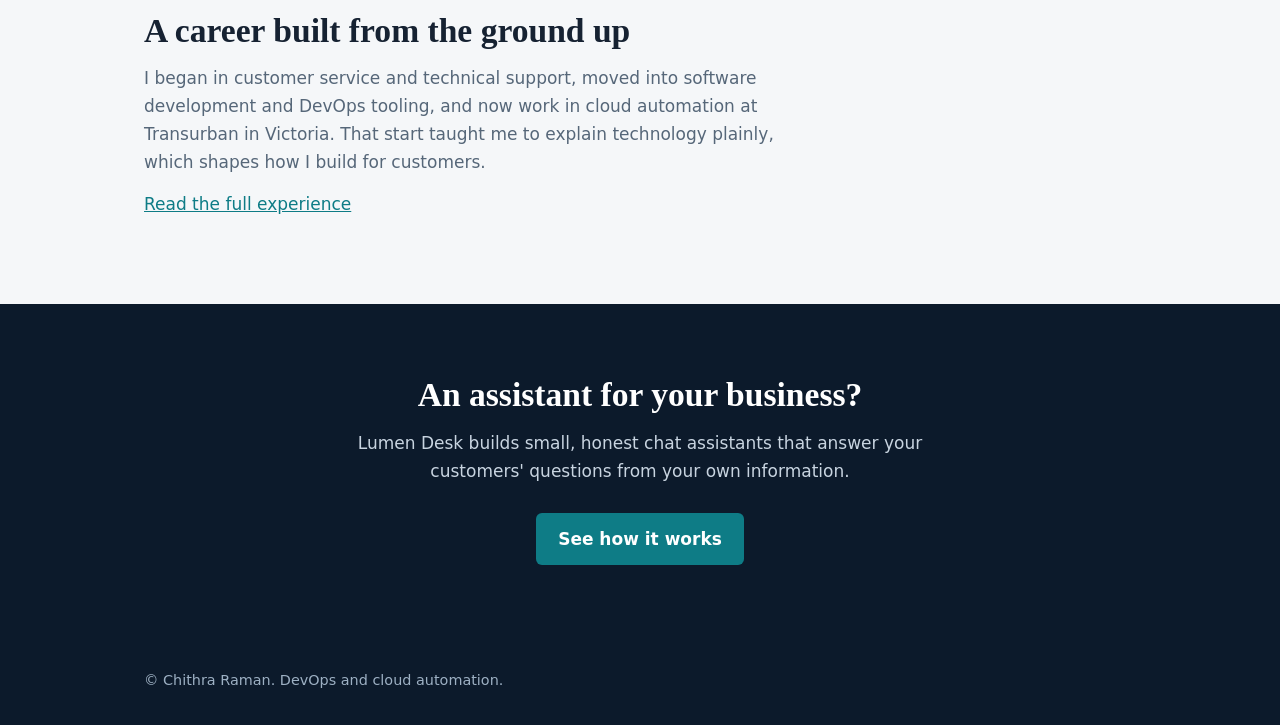
==== commit bfc7b467: "updated files by removin todo" ====
--- a/index.html
+++ b/index.html
@@ -9,7 +9,7 @@
 </head>
 <body>
 <nav class="nav"><div class="wrap">
-  <a class="brand" href="index.html"><span class="todo">Chithra Raman</span></a>
+  <a class="brand" href="index.html"><span>Chithra Raman</span></a>
   <ul>
     <li><a href="index.html" aria-current="page">Home</a></li>
     <li><a href="experience.html">Experience</a></li>
@@ -18,7 +18,7 @@
 </div></nav>
 
 <header class="hero"><div class="wrap">
-  <h1><span class="todo">Chithra Raman</span></h1>
+  <h1><span>Chithra Raman</span></h1>
   <p class="sub">DevOps and cloud automation engineer</p>
   <p>I build reliable, automated cloud infrastructure and deployment pipelines. Alongside that, I design practical AI assistants that help small businesses answer customer questions around the clock.</p>
   <div class="btns">
@@ -68,6 +68,6 @@
   </div>
 </section>
 
-<footer><div class="wrap">&copy; <span class="todo">Chithra Raman</span>. DevOps and cloud automation.</div></footer>
+<footer><div class="wrap">&copy; <span>Chithra Raman</span>. DevOps and cloud automation.</div></footer>
 </body>
 </html>
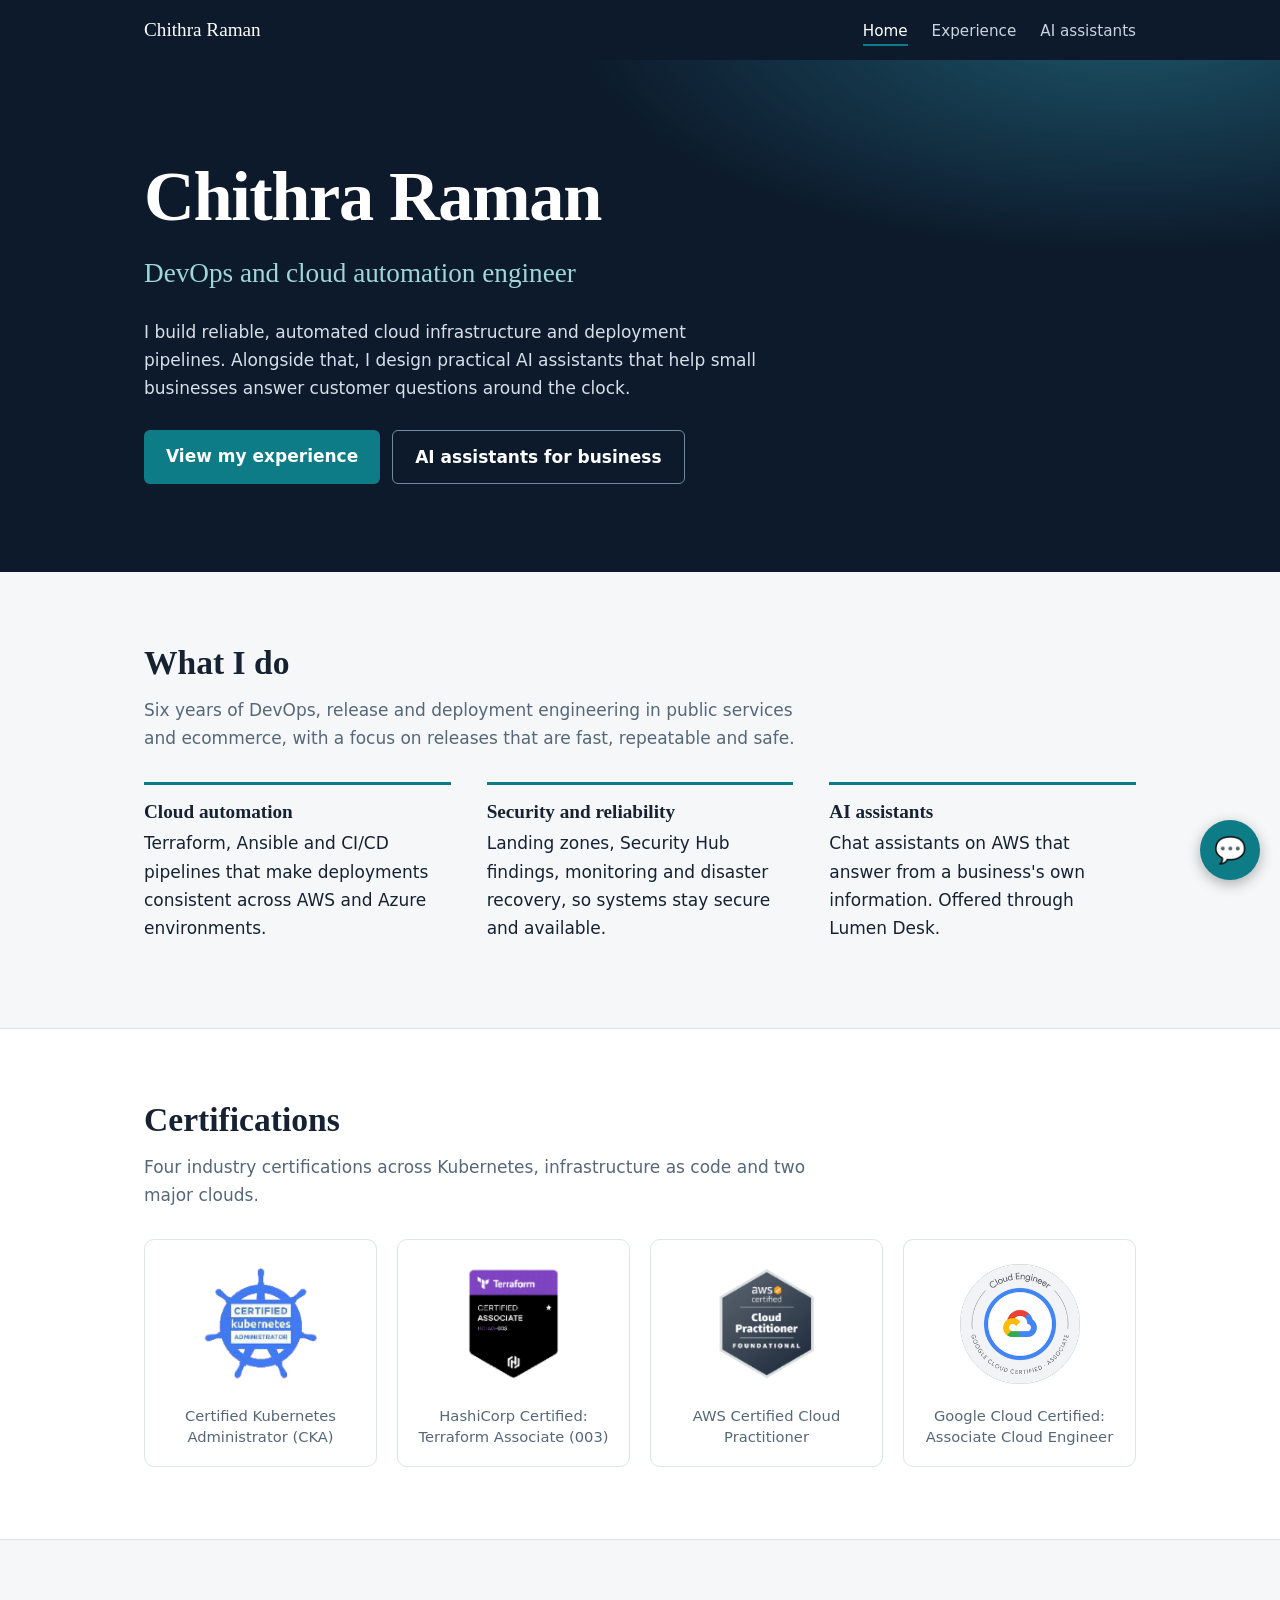
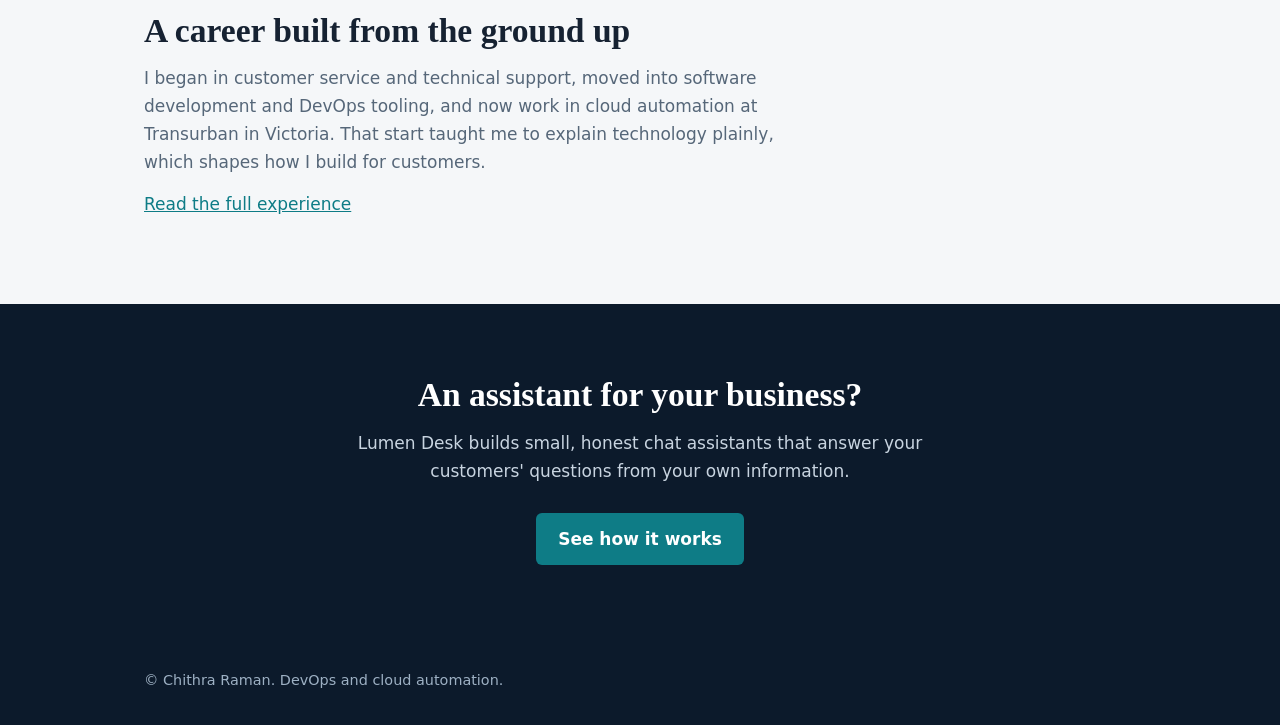
==== commit e649b4c2: "added chat bubble - assistant.js" ====
--- a/index.html
+++ b/index.html
@@ -69,5 +69,6 @@
 </section>
 
 <footer><div class="wrap">&copy; <span>Chithra Raman</span>. DevOps and cloud automation.</div></footer>
+<script src="assistant.js" defer></script>
 </body>
 </html>
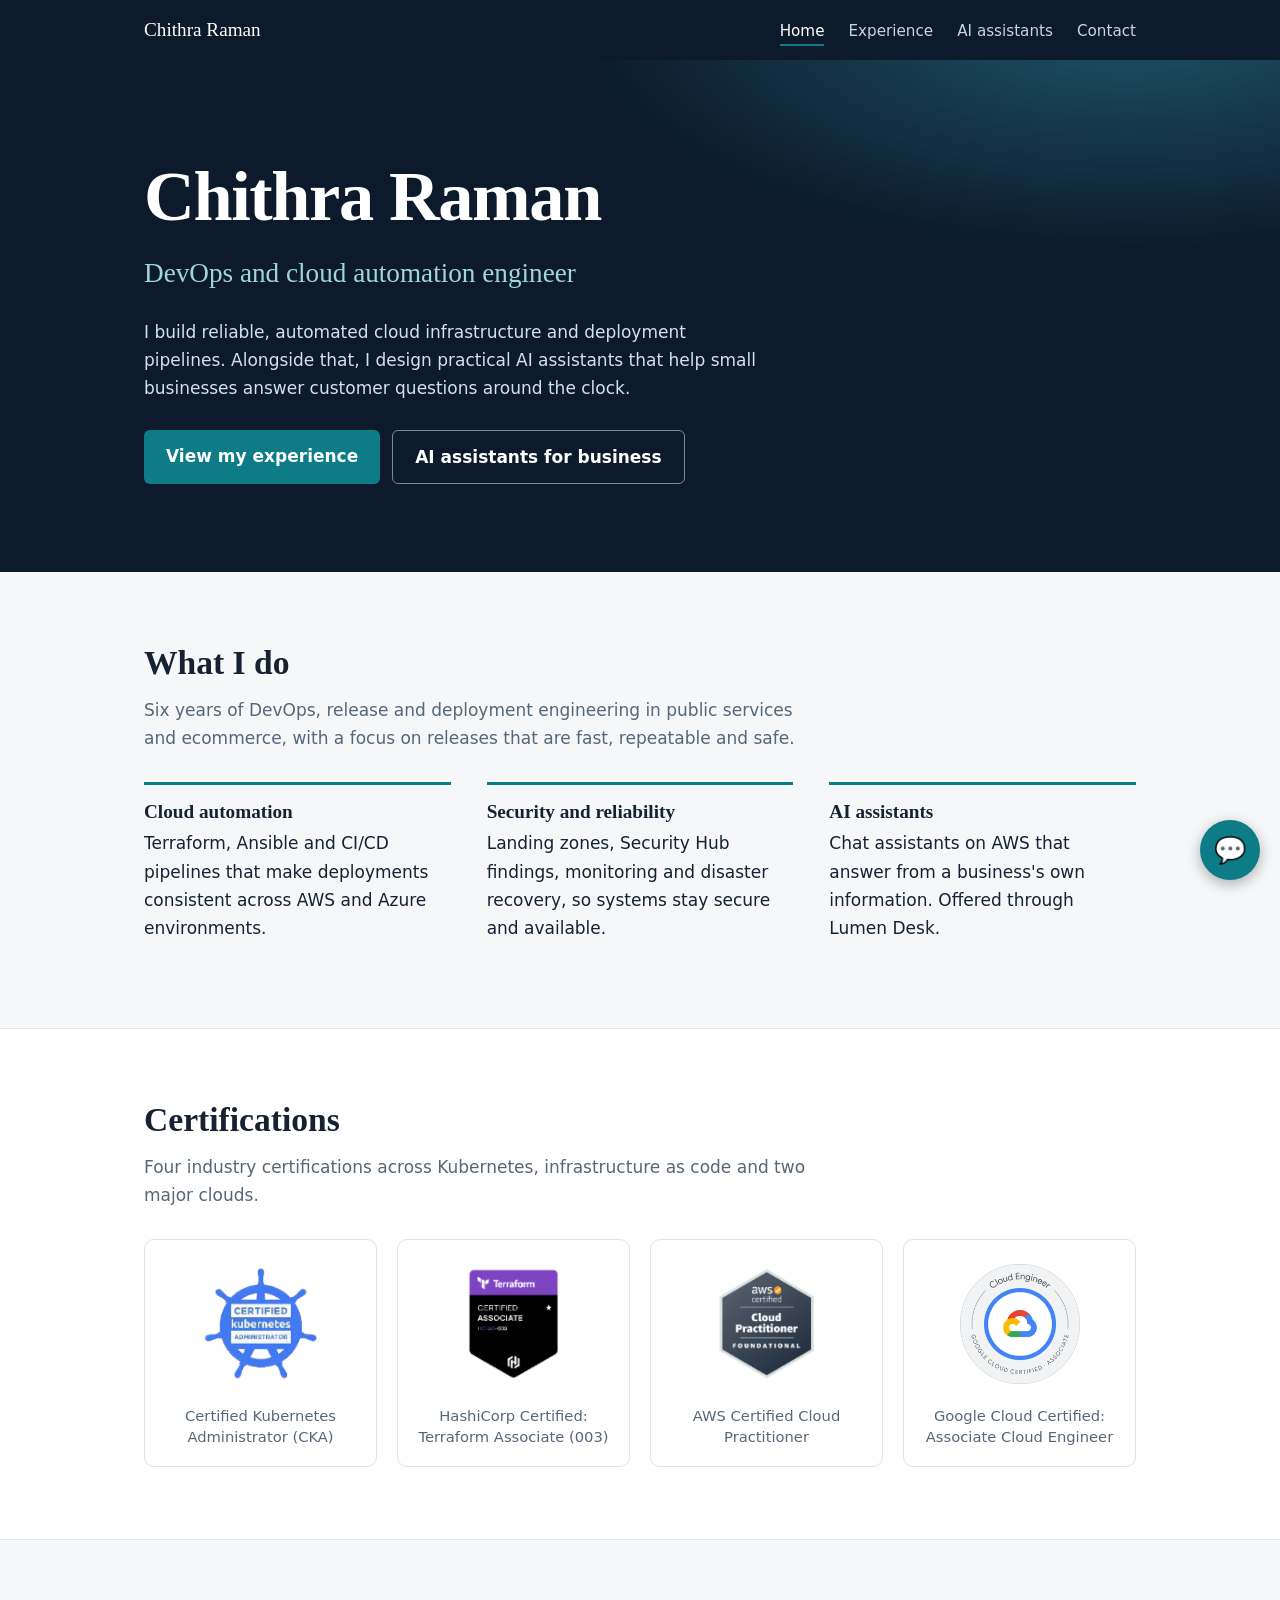
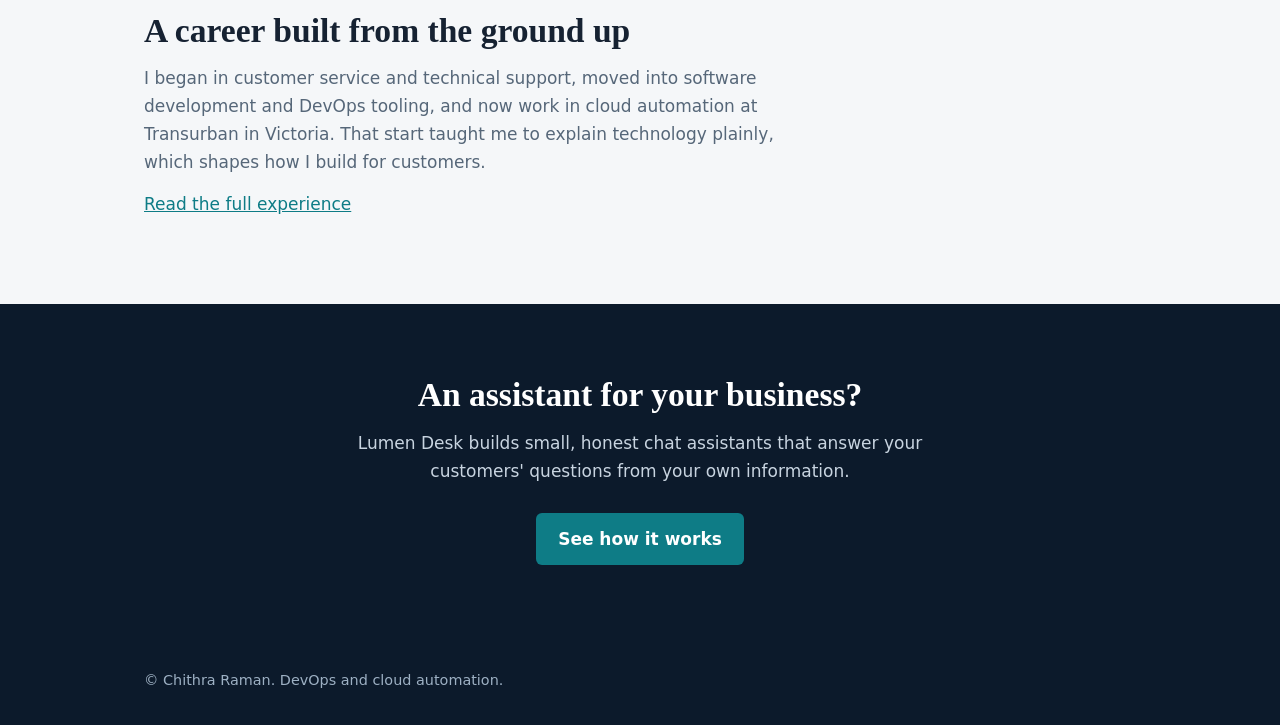
==== commit 6f532f22: "added contact form and lambda in another folder and refered then here in contact form details" ====
--- a/index.html
+++ b/index.html
@@ -14,6 +14,7 @@
     <li><a href="index.html" aria-current="page">Home</a></li>
     <li><a href="experience.html">Experience</a></li>
     <li><a href="assistants.html">AI assistants</a></li>
+    <li><a href="contact.html">Contact</a></li>
   </ul>
 </div></nav>
 
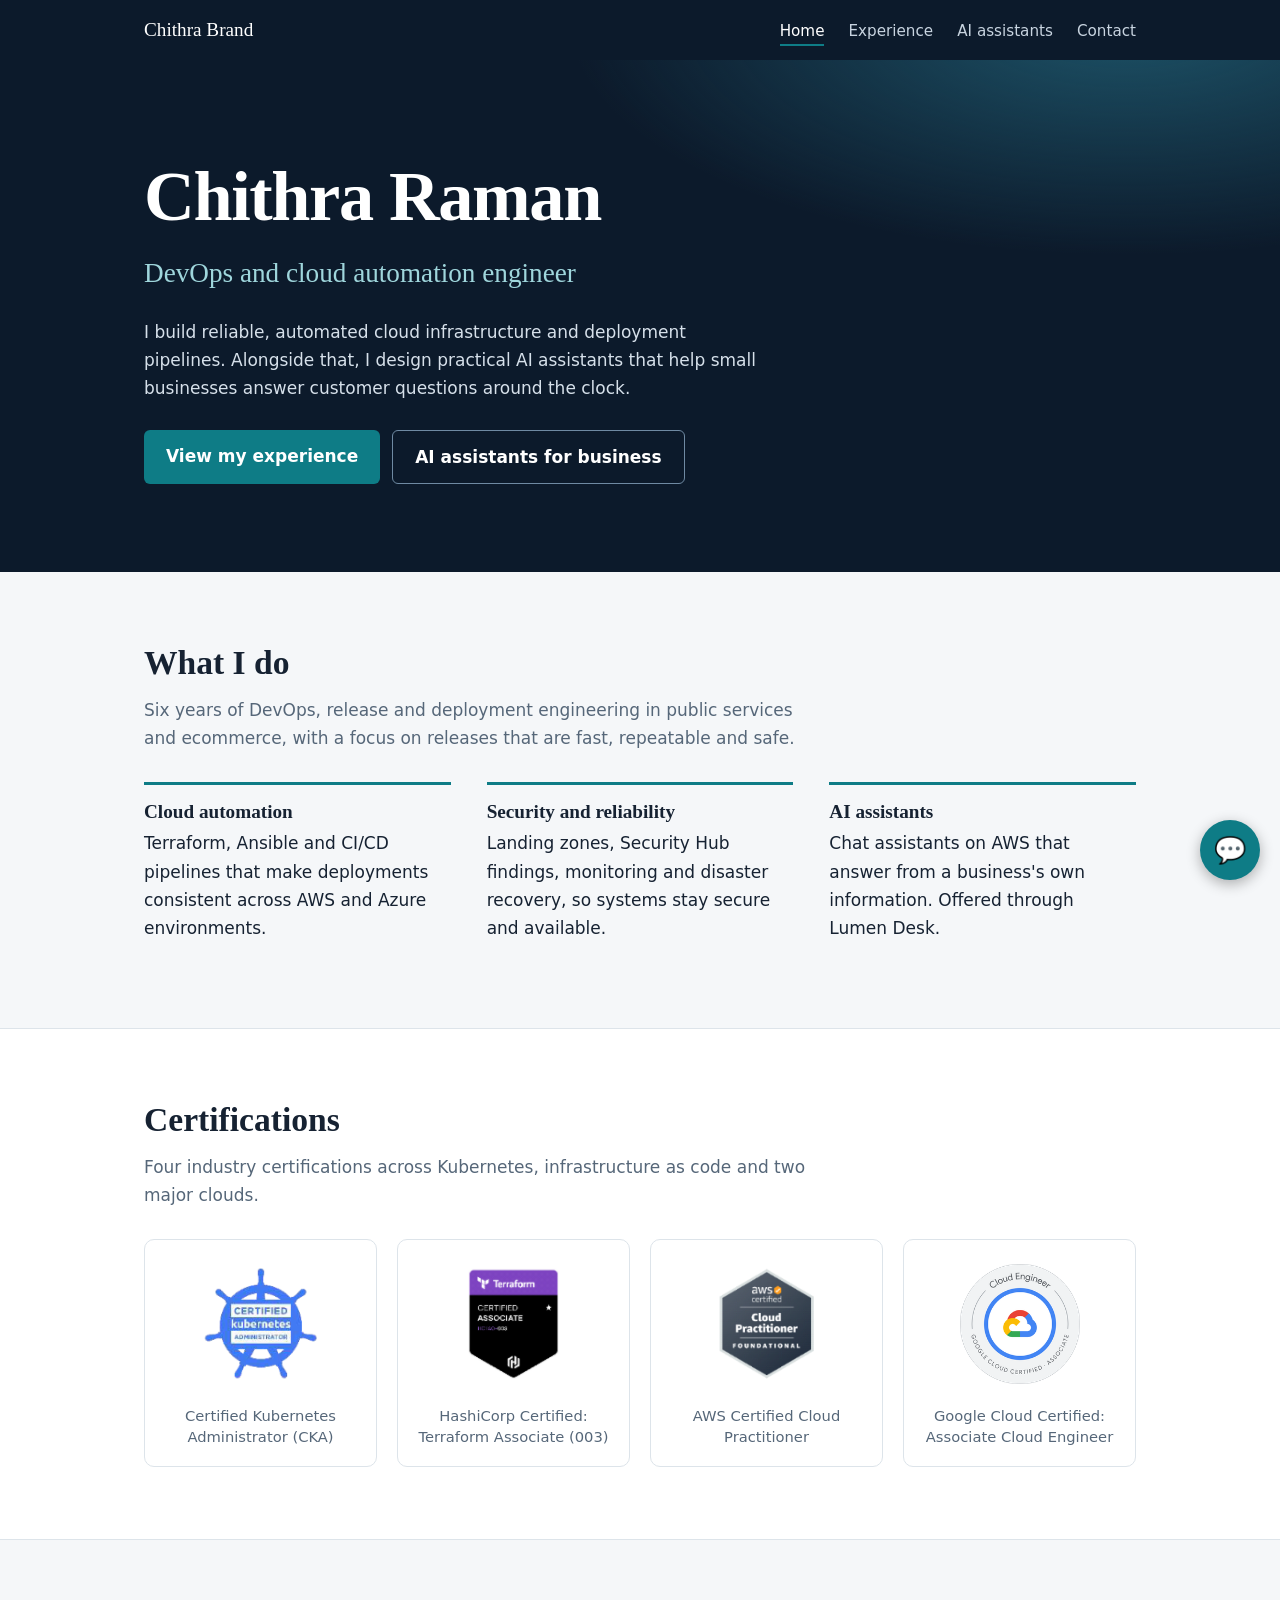
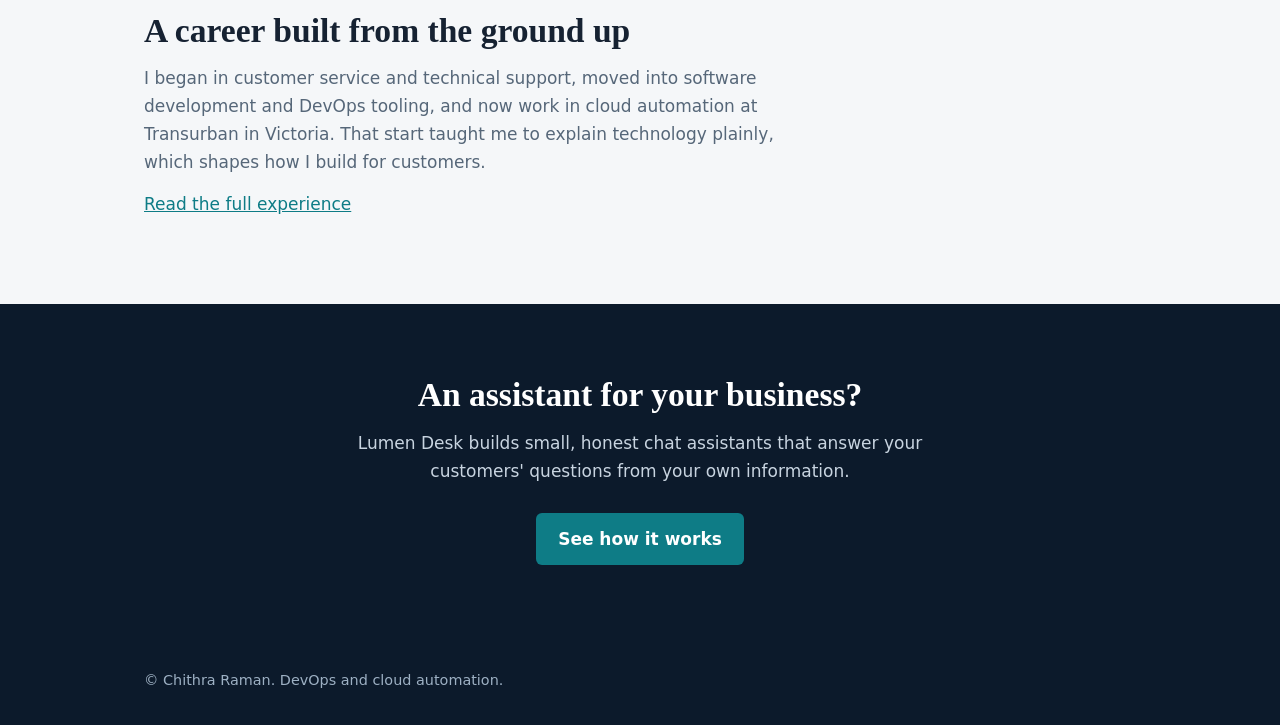
==== commit ac520ed3: "Link contact page" ====
--- a/index.html
+++ b/index.html
@@ -9,7 +9,7 @@
 </head>
 <body>
 <nav class="nav"><div class="wrap">
-  <a class="brand" href="index.html"><span>Chithra Raman</span></a>
+  <a class="brand" href="index.html"><span>Chithra Brand</span></a>
   <ul>
     <li><a href="index.html" aria-current="page">Home</a></li>
     <li><a href="experience.html">Experience</a></li>
